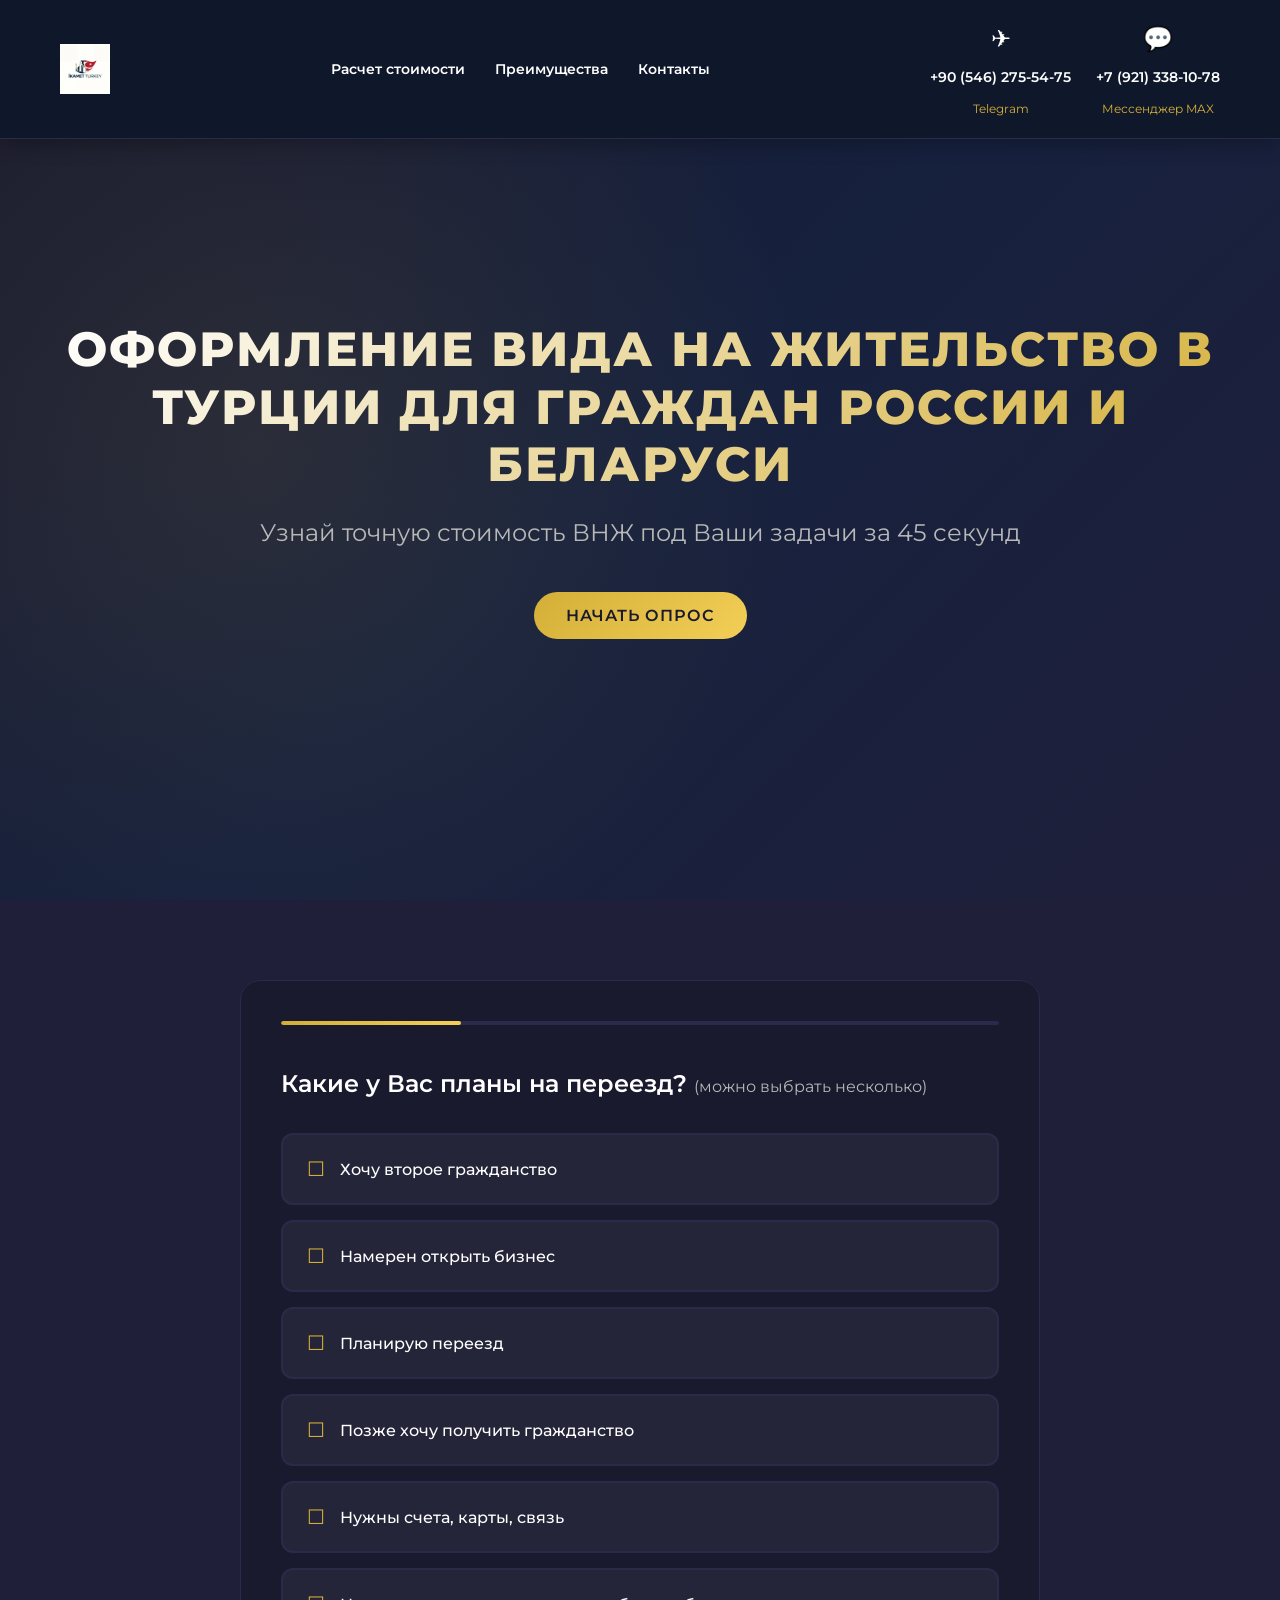
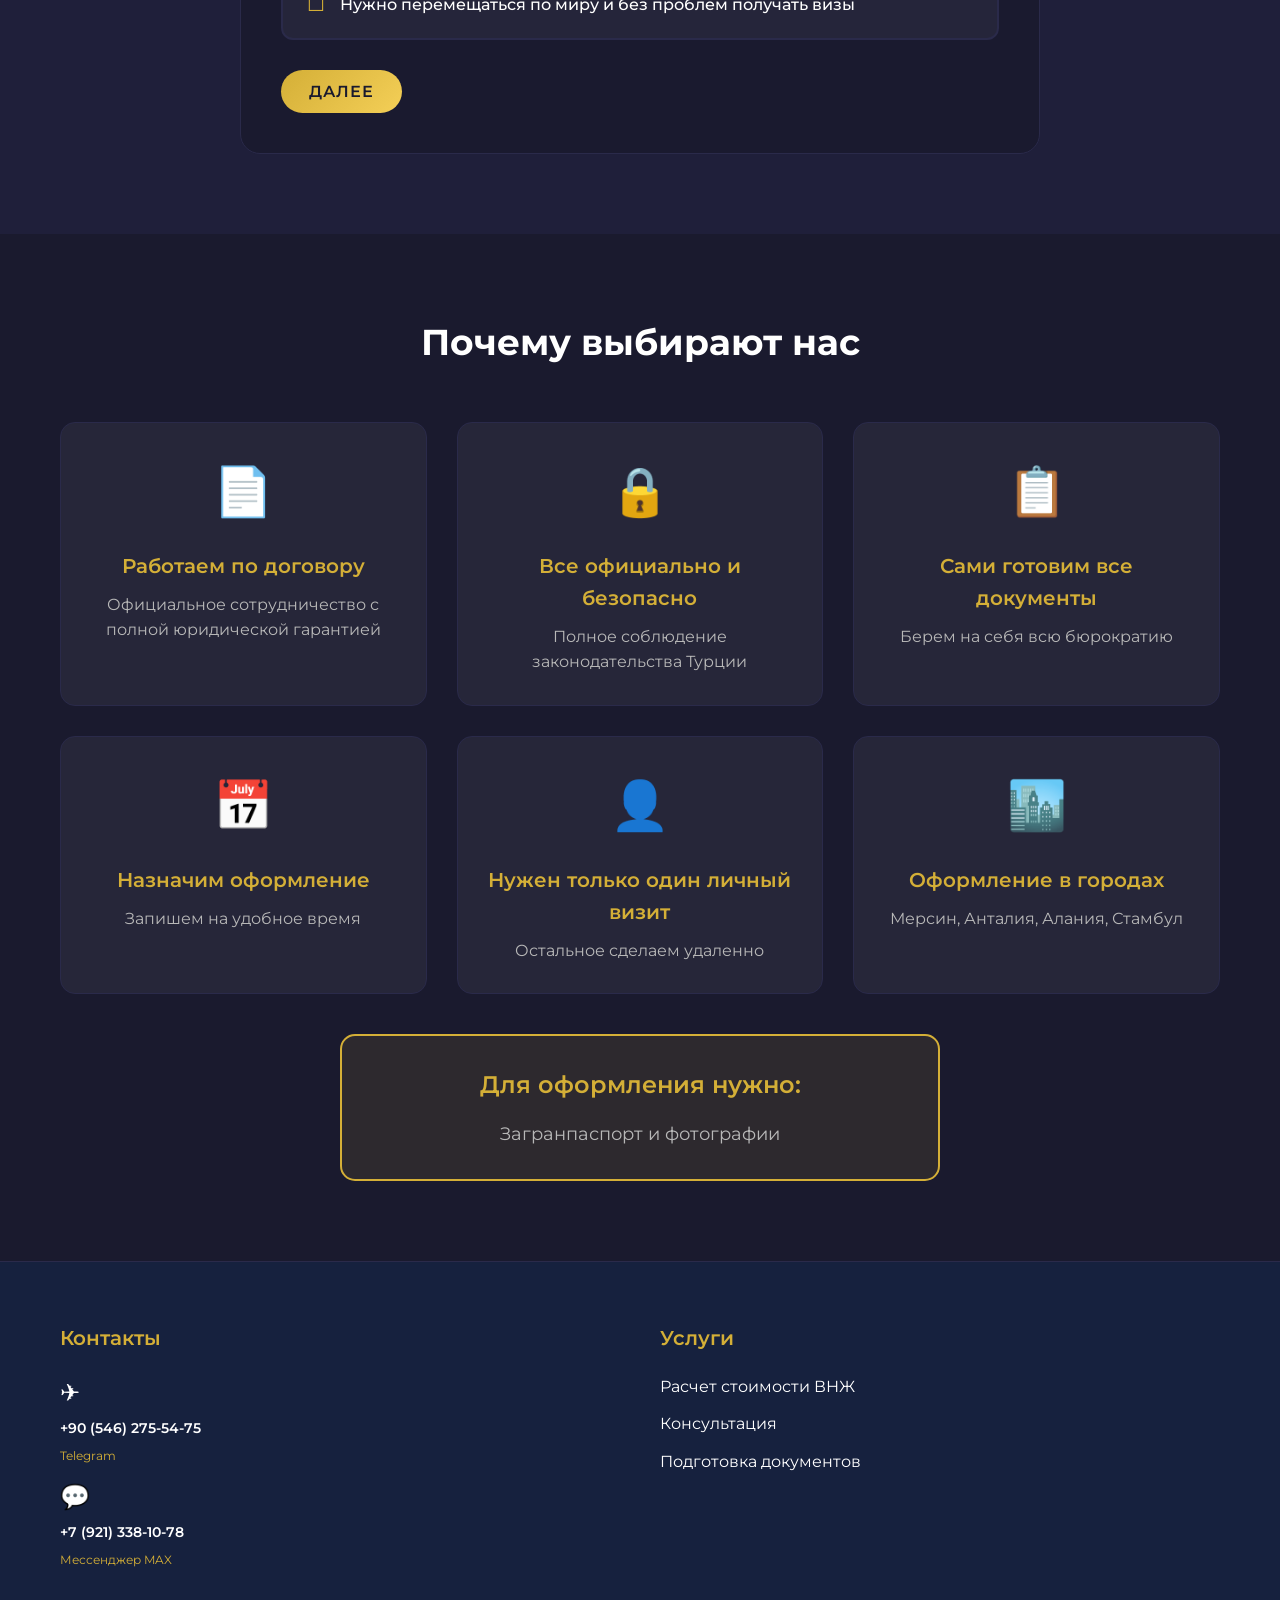
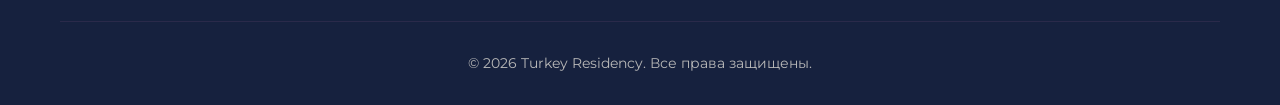
==== index.html @ b3128765 "Add files via upload" ====
<!DOCTYPE html>
<html lang="ru">
<head>
    <meta charset="UTF-8">
    <meta name="viewport" content="width=device-width, initial-scale=1.0">
    <title>ВНЖ в Турции для граждан России и Беларуси</title>
    <link rel="icon" type="image/png" href="logo.png">
    <link rel="preconnect" href="https://fonts.googleapis.com">
    <link rel="preconnect" href="https://fonts.gstatic.com" crossorigin>
    <link href="https://fonts.googleapis.com/css2?family=Montserrat:wght@300;400;500;600;700;800&display=swap" rel="stylesheet">
    <link rel="stylesheet" href="style.css">
</head>
<body>
    <!-- Шапка -->
    <header class="header">
        <div class="container">
            <nav class="nav">
                <a href="index.html" class="logo">
                    <img src="logo.png" alt="Turkey Residency" class="logo-img">
                </a>
                <div class="nav-menu">
                    <a href="#quiz" class="nav-link">Расчет стоимости</a>
                    <a href="#advantages" class="nav-link">Преимущества</a>
                    <a href="#footer" class="nav-link">Контакты</a>
                </div>
                <div class="header-contacts">
                    <a href="https://t.me/+9045462755475" class="contact-link">
                        <span class="contact-icon">✈</span>
                        <span class="contact-number">+90 (546) 275-54-75</span>
                        <span class="contact-label">Telegram</span>
                    </a>
                    <a href="https://max.ru/" class="contact-link">
                        <span class="contact-icon">💬</span>
                        <span class="contact-number">+7 (921) 338-10-78</span>
                        <span class="contact-label">Мессенджер MAX</span>
                    </a>
                </div>
            </nav>
        </div>
    </header>

    <!-- Главный экран -->
    <section class="hero">
        <div class="container">
            <h1 class="hero-title fade-in">ОФОРМЛЕНИЕ ВИДА НА ЖИТЕЛЬСТВО В ТУРЦИИ ДЛЯ ГРАЖДАН РОССИИ И БЕЛАРУСИ</h1>
            <p class="hero-subtitle fade-in">Узнай точную стоимость ВНЖ под Ваши задачи за 45 секунд</p>
            <button class="btn btn-primary hero-btn fade-in" onclick="scrollToQuiz()">Начать опрос</button>
        </div>
    </section>

    <!-- Блок квиза -->
    <section class="quiz-section" id="quiz">
        <div class="container">
            <div class="quiz-container fade-in">
                <div class="quiz-progress">
                    <div class="progress-bar" id="progressBar"></div>
                </div>

                <div class="quiz-step" id="step1">
                    <h2 class="quiz-question">Какие у Вас планы на переезд? <span class="question-hint">(можно выбрать несколько)</span></h2>
                    <div class="quiz-options">
                        <label class="quiz-option checkbox-option">
                            <input type="checkbox" name="plans" value="citizenship">
                            <span class="option-text">Хочу второе гражданство</span>
                        </label>
                        <label class="quiz-option checkbox-option">
                            <input type="checkbox" name="plans" value="business">
                            <span class="option-text">Намерен открыть бизнес</span>
                        </label>
                        <label class="quiz-option checkbox-option">
                            <input type="checkbox" name="plans" value="relocation">
                            <span class="option-text">Планирую переезд</span>
                        </label>
                        <label class="quiz-option checkbox-option">
                            <input type="checkbox" name="plans" value="future-citizenship">
                            <span class="option-text">Позже хочу получить гражданство</span>
                        </label>
                        <label class="quiz-option checkbox-option">
                            <input type="checkbox" name="plans" value="accounts">
                            <span class="option-text">Нужны счета, карты, связь</span>
                        </label>
                        <label class="quiz-option checkbox-option">
                            <input type="checkbox" name="plans" value="travel">
                            <span class="option-text">Нужно перемещаться по миру и без проблем получать визы</span>
                        </label>
                    </div>
                    <button class="btn btn-primary quiz-btn" onclick="nextStep()">Далее</button>
                </div>

                <div class="quiz-step" id="step2" style="display: none;">
                    <h2 class="quiz-question">ВНЖ нужно для Вас или для всех членов семьи?</h2>
                    <div class="quiz-options">
                        <label class="quiz-option radio-option">
                            <input type="radio" name="family" value="single">
                            <span class="option-text">Только для меня</span>
                        </label>
                        <label class="quiz-option radio-option">
                            <input type="radio" name="family" value="couple">
                            <span class="option-text">Для меня и супруги(а)</span>
                        </label>
                        <label class="quiz-option radio-option">
                            <input type="radio" name="family" value="one-child">
                            <span class="option-text">Для меня, супруги(а) и ребенка</span>
                        </label>
                        <label class="quiz-option radio-option">
                            <input type="radio" name="family" value="two-children">
                            <span class="option-text">Для меня, супруги(а) и двоих детей</span>
                        </label>
                    </div>
                    <div class="quiz-buttons">
                        <button class="btn btn-secondary quiz-btn" onclick="prevStep()">Назад</button>
                        <button class="btn btn-primary quiz-btn" onclick="nextStep()">Далее</button>
                    </div>
                </div>

                <div class="quiz-step" id="step3" style="display: none;">
                    <h2 class="quiz-question">Ранее получали ВНЖ?</h2>
                    <div class="quiz-options">
                        <label class="quiz-option radio-option">
                            <input type="radio" name="previous-residence" value="turkey">
                            <span class="option-text">Да, в Турции</span>
                        </label>
                        <label class="quiz-option radio-option">
                            <input type="radio" name="previous-residence" value="eu">
                            <span class="option-text">Да, в ЕС</span>
                        </label>
                        <label class="quiz-option radio-option">
                            <input type="radio" name="previous-residence" value="other">
                            <span class="option-text">Да, в других странах</span>
                        </label>
                        <label class="quiz-option radio-option">
                            <input type="radio" name="previous-residence" value="no">
                            <span class="option-text">Нет</span>
                        </label>
                    </div>
                    <div class="quiz-buttons">
                        <button class="btn btn-secondary quiz-btn" onclick="prevStep()">Назад</button>
                        <button class="btn btn-primary quiz-btn" onclick="nextStep()">Далее</button>
                    </div>
                </div>

                <div class="quiz-step" id="step4" style="display: none;">
                    <h2 class="quiz-question">Ваш результат</h2>
                    <div class="quiz-result">
                        <div class="result-price" id="resultPrice">Стоимость под ключ: 2000 евро</div>
                        <div class="result-time">Срок оформления: 11 дней</div>
                    </div>
                    <form class="contact-form" id="contactForm">
                        <div class="form-group">
                            <input type="text" name="name" placeholder="Ваше имя" required>
                        </div>
                        <div class="form-group">
                            <input type="tel" name="phone" placeholder="Ваш телефон" required>
                        </div>
                        <button type="submit" class="btn btn-primary quiz-btn">Получить полный список документов</button>
                    </form>
                    <div class="quiz-buttons">
                        <button class="btn btn-secondary quiz-btn" onclick="prevStep()">Назад</button>
                    </div>
                </div>
            </div>
        </div>
    </section>

    <!-- Блок преимуществ -->
    <section class="advantages" id="advantages">
        <div class="container">
            <h2 class="section-title fade-in">Почему выбирают нас</h2>
            <div class="advantages-grid">
                <div class="advantage-card fade-in">
                    <div class="advantage-icon">📄</div>
                    <h3>Работаем по договору</h3>
                    <p>Официальное сотрудничество с полной юридической гарантией</p>
                </div>
                <div class="advantage-card fade-in">
                    <div class="advantage-icon">🔒</div>
                    <h3>Все официально и безопасно</h3>
                    <p>Полное соблюдение законодательства Турции</p>
                </div>
                <div class="advantage-card fade-in">
                    <div class="advantage-icon">📋</div>
                    <h3>Сами готовим все документы</h3>
                    <p>Берем на себя всю бюрократию</p>
                </div>
                <div class="advantage-card fade-in">
                    <div class="advantage-icon">📅</div>
                    <h3>Назначим оформление</h3>
                    <p>Запишем на удобное время</p>
                </div>
                <div class="advantage-card fade-in">
                    <div class="advantage-icon">👤</div>
                    <h3>Нужен только один личный визит</h3>
                    <p>Остальное сделаем удаленно</p>
                </div>
                <div class="advantage-card fade-in">
                    <div class="advantage-icon">🏙️</div>
                    <h3>Оформление в городах</h3>
                    <p>Мерсин, Анталия, Алания, Стамбул</p>
                </div>
            </div>
            <div class="requirements fade-in">
                <h3>Для оформления нужно:</h3>
                <p>Загранпаспорт и фотографии</p>
            </div>
        </div>
    </section>

    <!-- Подвал -->
    <footer class="footer" id="footer">
        <div class="container">
            <div class="footer-content">
                <div class="footer-contacts">
                    <h3>Контакты</h3>
                    <a href="https://t.me/+9045462755475" class="footer-contact">
                        <span class="contact-icon">✈</span>
                        <span class="contact-number">+90 (546) 275-54-75</span>
                        <span class="contact-label">Telegram</span>
                    </a>
                    <a href="https://max.ru/" class="footer-contact">
                        <span class="contact-icon">💬</span>
                        <span class="contact-number">+7 (921) 338-10-78</span>
                        <span class="contact-label">Мессенджер MAX</span>
                    </a>
                </div>
                <div class="footer-links">
                    <h3>Услуги</h3>
                    <a href="#quiz" class="footer-link">Расчет стоимости ВНЖ</a>
                    <a href="#quiz" class="footer-link">Консультация</a>
                    <a href="#quiz" class="footer-link">Подготовка документов</a>
                </div>
            </div>
            <div class="footer-bottom">
                <p>&copy; 2026 Turkey Residency. Все права защищены.</p>
            </div>
        </div>
    </footer>

    <script src="script.js"></script>
</body>
</html>
---- style.css ----
/* Базовые стили */
* {
    margin: 0;
    padding: 0;
    box-sizing: border-box;
}

:root {
    --primary-color: #1a1a2e;
    --secondary-color: #16213e;
    --accent-color: #d4af37;
    --accent-hover: #f4cf57;
    --text-color: #ffffff;
    --text-secondary: #b8b8b8;
    --background-light: #1f1f3a;
    --border-color: #2a2a4a;
    --success-color: #4ade80;
}

html {
    scroll-behavior: smooth;
}

body {
    font-family: 'Montserrat', sans-serif;
    background: linear-gradient(135deg, var(--primary-color) 0%, var(--secondary-color) 100%);
    color: var(--text-color);
    line-height: 1.6;
    overflow-x: hidden;
}

.container {
    max-width: 1200px;
    margin: 0 auto;
    padding: 0 20px;
}

/* Шапка */
.header {
    background: #0f172a;
    position: fixed;
    top: 0;
    left: 0;
    width: 100%;
    z-index: 1000;
    padding: 20px 0;
    border-bottom: 1px solid var(--border-color);
    box-shadow: 0 4px 20px rgba(0, 0, 0, 0.3);
}

.nav {
    display: flex;
    justify-content: space-between;
    align-items: center;
    gap: 30px;
}

.nav-menu {
    display: flex;
    gap: 30px;
}

.nav-link {
    color: #ffffff;
    text-decoration: none;
    font-size: 14px;
    font-weight: 600;
    transition: color 0.3s ease;
}

.nav-link:hover {
    color: var(--accent-color);
}

.logo {
    text-decoration: none;
    display: flex;
    align-items: center;
}

.logo-img {
    max-height: 50px;
    width: auto;
    object-fit: contain;
}

.header-contacts {
    display: flex;
    gap: 25px;
}

.contact-link {
    color: #ffffff;
    text-decoration: none;
    font-size: 13px;
    display: flex;
    align-items: center;
    gap: 8px;
    transition: all 0.3s ease;
    flex-direction: column;
    text-align: center;
}

.contact-link:hover {
    color: var(--accent-color);
    transform: translateY(-2px);
}

.contact-number {
    font-weight: 600;
    font-size: 14px;
    color: #ffffff;
}

.contact-label {
    font-size: 12px;
    color: var(--accent-color);
    margin-top: 2px;
}

.contact-icon {
    font-size: 24px;
}

/* Главный экран */
.hero {
    min-height: 100vh;
    display: flex;
    align-items: center;
    justify-content: center;
    text-align: center;
    padding: 120px 20px 60px;
    background: linear-gradient(135deg, var(--primary-color) 0%, var(--secondary-color) 50%, var(--background-light) 100%);
    position: relative;
    overflow: hidden;
}

.hero::before {
    content: '';
    position: absolute;
    top: 0;
    left: 0;
    right: 0;
    bottom: 0;
    background: radial-gradient(circle at 20% 50%, rgba(212, 175, 55, 0.1) 0%, transparent 50%);
    pointer-events: none;
}

.hero-title {
    font-size: clamp(28px, 5vw, 48px);
    font-weight: 800;
    margin-bottom: 20px;
    line-height: 1.2;
    text-transform: uppercase;
    letter-spacing: 2px;
    background: linear-gradient(135deg, var(--text-color) 0%, var(--accent-color) 100%);
    -webkit-background-clip: text;
    -webkit-text-fill-color: transparent;
    background-clip: text;
}

.hero-subtitle {
    font-size: clamp(18px, 3vw, 24px);
    font-weight: 400;
    color: var(--text-secondary);
    margin-bottom: 40px;
}

.hero-btn {
    font-size: 18px;
    padding: 16px 40px;
    border-radius: 50px;
    cursor: pointer;
    transition: all 0.3s ease;
}

/* Кнопки */
.btn {
    font-family: 'Montserrat', sans-serif;
    font-weight: 600;
    border: none;
    outline: none;
    text-transform: uppercase;
    letter-spacing: 1px;
    cursor: pointer;
    transition: all 0.3s ease;
}

.btn-primary {
    background: linear-gradient(135deg, var(--accent-color) 0%, var(--accent-hover) 100%);
    color: var(--primary-color);
    padding: 14px 32px;
    border-radius: 50px;
    font-size: 16px;
}

.btn-primary:hover {
    transform: translateY(-2px);
    box-shadow: 0 10px 30px rgba(212, 175, 55, 0.3);
}

.btn-secondary {
    background: transparent;
    color: var(--text-color);
    padding: 14px 32px;
    border-radius: 50px;
    font-size: 16px;
    border: 2px solid var(--accent-color);
}

.btn-secondary:hover {
    background: var(--accent-color);
    color: var(--primary-color);
}

/* Блок квиза */
.quiz-section {
    padding: 80px 20px;
    background: var(--background-light);
}

.quiz-container {
    background: rgba(26, 26, 46, 0.8);
    backdrop-filter: blur(10px);
    border-radius: 20px;
    padding: 40px;
    border: 1px solid var(--border-color);
    max-width: 800px;
    margin: 0 auto;
}

.quiz-progress {
    width: 100%;
    height: 4px;
    background: var(--border-color);
    border-radius: 2px;
    margin-bottom: 40px;
    overflow: hidden;
}

.progress-bar {
    height: 100%;
    background: linear-gradient(90deg, var(--accent-color) 0%, var(--accent-hover) 100%);
    border-radius: 2px;
    transition: width 0.5s ease;
    width: 25%;
}

.quiz-step {
    animation: fadeIn 0.5s ease;
}

@keyframes fadeIn {
    from {
        opacity: 0;
        transform: translateY(20px);
    }
    to {
        opacity: 1;
        transform: translateY(0);
    }
}

.quiz-question {
    font-size: 24px;
    font-weight: 600;
    margin-bottom: 30px;
    color: var(--text-color);
}

.question-hint {
    font-size: 16px;
    font-weight: 400;
    color: var(--text-secondary);
}

.quiz-options {
    display: flex;
    flex-direction: column;
    gap: 15px;
    margin-bottom: 30px;
}

.quiz-option {
    background: rgba(255, 255, 255, 0.05);
    border: 2px solid var(--border-color);
    border-radius: 12px;
    padding: 18px 24px;
    cursor: pointer;
    transition: all 0.3s ease;
    display: flex;
    align-items: center;
    gap: 15px;
}

.quiz-option:hover {
    border-color: var(--accent-color);
    background: rgba(212, 175, 55, 0.1);
}

.quiz-option input[type="checkbox"],
.quiz-option input[type="radio"] {
    display: none;
}

.quiz-option.selected {
    border-color: var(--accent-color);
    background: rgba(212, 175, 55, 0.15);
}

.option-text {
    font-size: 16px;
    font-weight: 500;
}

.checkbox-option::before {
    content: '☐';
    font-size: 20px;
    color: var(--accent-color);
}

.checkbox-option.selected::before {
    content: '☑';
}

.radio-option::before {
    content: '○';
    font-size: 20px;
    color: var(--accent-color);
}

.radio-option.selected::before {
    content: '●';
}

.quiz-buttons {
    display: flex;
    gap: 15px;
    justify-content: center;
}

.quiz-btn {
    padding: 12px 28px;
    font-size: 16px;
}

/* Результат квиза */
.quiz-result {
    background: linear-gradient(135deg, rgba(212, 175, 55, 0.2) 0%, rgba(212, 175, 55, 0.1) 100%);
    border: 2px solid var(--accent-color);
    border-radius: 15px;
    padding: 30px;
    margin-bottom: 30px;
    text-align: center;
}

.result-price {
    font-size: 32px;
    font-weight: 700;
    color: var(--accent-color);
    margin-bottom: 10px;
}

.result-time {
    font-size: 20px;
    color: var(--text-secondary);
}

/* Форма контактов */
.contact-form {
    display: flex;
    flex-direction: column;
    gap: 15px;
    margin-bottom: 20px;
}

.form-group input {
    width: 100%;
    padding: 16px 20px;
    background: rgba(255, 255, 255, 0.05);
    border: 2px solid var(--border-color);
    border-radius: 10px;
    color: var(--text-color);
    font-family: 'Montserrat', sans-serif;
    font-size: 16px;
    transition: all 0.3s ease;
}

.form-group input::placeholder {
    color: var(--text-secondary);
}

.form-group input:focus {
    outline: none;
    border-color: var(--accent-color);
    background: rgba(212, 175, 55, 0.1);
}

/* Блок преимуществ */
.advantages {
    padding: 80px 20px;
    background: var(--primary-color);
}

.section-title {
    font-size: 36px;
    font-weight: 700;
    text-align: center;
    margin-bottom: 50px;
    color: var(--text-color);
}

.advantages-grid {
    display: grid;
    grid-template-columns: repeat(auto-fit, minmax(300px, 1fr));
    gap: 30px;
    margin-bottom: 40px;
}

.advantage-card {
    background: rgba(255, 255, 255, 0.05);
    border: 1px solid var(--border-color);
    border-radius: 15px;
    padding: 30px;
    text-align: center;
    transition: all 0.3s ease;
}

.advantage-card:hover {
    transform: translateY(-5px);
    border-color: var(--accent-color);
    box-shadow: 0 10px 30px rgba(212, 175, 55, 0.2);
}

.advantage-icon {
    font-size: 48px;
    margin-bottom: 20px;
}

.advantage-card h3 {
    font-size: 20px;
    font-weight: 600;
    margin-bottom: 10px;
    color: var(--accent-color);
}

.advantage-card p {
    font-size: 16px;
    color: var(--text-secondary);
}

.requirements {
    text-align: center;
    background: rgba(212, 175, 55, 0.1);
    border: 2px solid var(--accent-color);
    border-radius: 15px;
    padding: 30px;
    max-width: 600px;
    margin: 0 auto;
}

.requirements h3 {
    font-size: 24px;
    font-weight: 600;
    margin-bottom: 15px;
    color: var(--accent-color);
}

.requirements p {
    font-size: 18px;
    color: var(--text-secondary);
}

/* Подвал */
.footer {
    background: var(--secondary-color);
    padding: 60px 20px 30px;
    border-top: 1px solid var(--border-color);
}

.footer-content {
    display: grid;
    grid-template-columns: repeat(auto-fit, minmax(250px, 1fr));
    gap: 40px;
    margin-bottom: 40px;
}

.footer-contacts h3,
.footer-links h3 {
    font-size: 20px;
    font-weight: 600;
    margin-bottom: 20px;
    color: var(--accent-color);
}

.footer-contact,
.footer-link {
    display: block;
    color: #ffffff;
    text-decoration: none;
    margin-bottom: 12px;
    transition: color 0.3s ease;
    display: flex;
    align-items: center;
    gap: 10px;
}

.footer-contact {
    flex-direction: column;
    align-items: flex-start;
    gap: 5px;
}

.footer-contact .contact-number {
    color: #ffffff;
}

.footer-contact .contact-label {
    color: var(--accent-color);
}

.footer-contact:hover,
.footer-link:hover {
    color: var(--accent-color);
}

.footer-bottom {
    text-align: center;
    padding-top: 30px;
    border-top: 1px solid var(--border-color);
    color: var(--text-secondary);
    font-size: 14px;
}

/* Анимации появления при скролле */
.fade-in {
    opacity: 0;
    transform: translateY(30px);
    transition: opacity 0.6s ease, transform 0.6s ease;
}

.fade-in.visible {
    opacity: 1;
    transform: translateY(0);
}

/* Адаптивность */
@media (max-width: 768px) {
    .nav {
        flex-direction: column;
        gap: 15px;
    }

    .nav-menu {
        flex-wrap: wrap;
        justify-content: center;
        gap: 15px;
    }

    .header-contacts {
        flex-direction: row;
        gap: 15px;
        font-size: 12px;
    }

    .contact-link {
        flex-direction: row;
        align-items: center;
    }

    .contact-label {
        display: none;
    }

    .contact-icon {
        font-size: 18px;
    }

    .hero-title {
        font-size: 28px;
    }

    .hero-subtitle {
        font-size: 18px;
    }

    .quiz-container {
        padding: 25px;
    }

    .quiz-question {
        font-size: 20px;
    }

    .section-title {
        font-size: 28px;
    }

    .advantages-grid {
        grid-template-columns: 1fr;
    }

    .quiz-buttons {
        flex-direction: column;
    }

    .quiz-btn {
        width: 100%;
    }
}

@media (max-width: 480px) {
    .logo {
        font-size: 18px;
    }

    .header-contacts {
        font-size: 11px;
    }

    .hero {
        padding: 100px 15px 40px;
    }

    .hero-btn {
        padding: 14px 30px;
        font-size: 16px;
    }

    .quiz-container {
        padding: 20px;
    }

    .advantage-card {
        padding: 20px;
    }
}
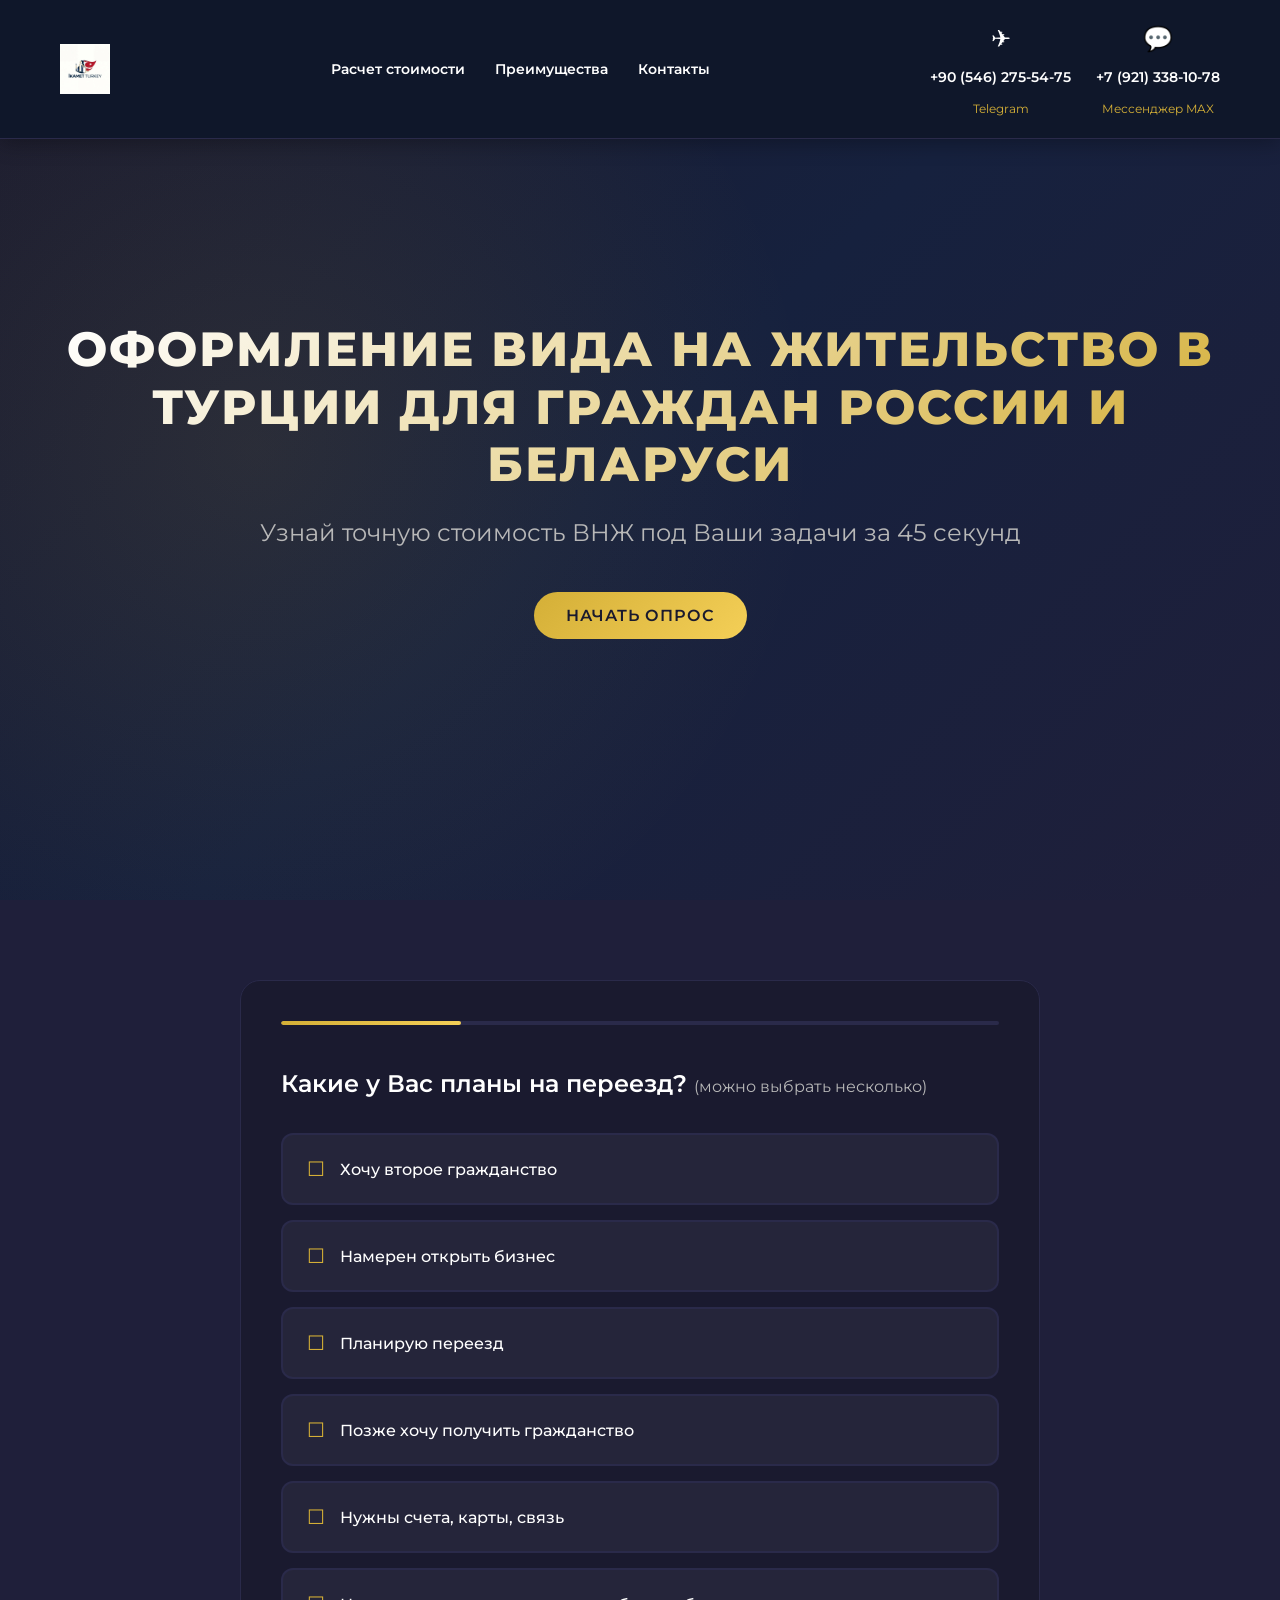
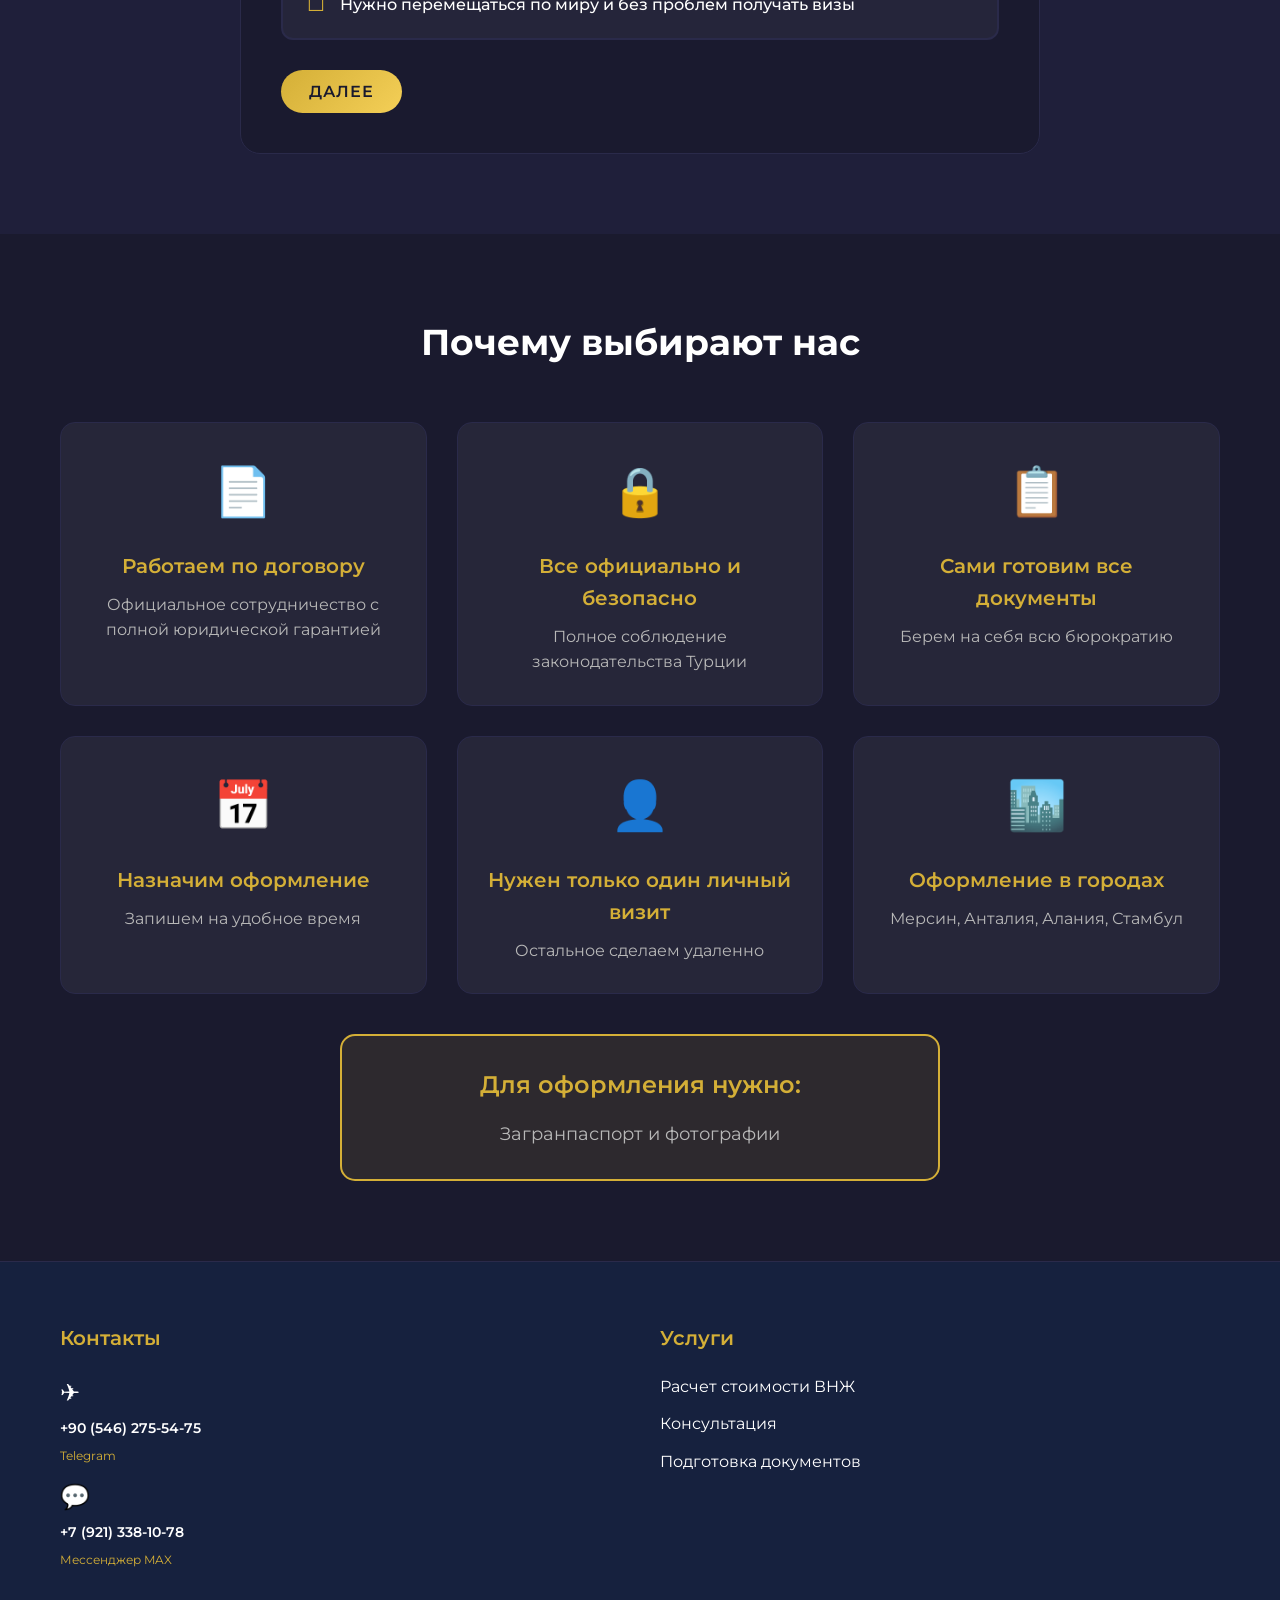
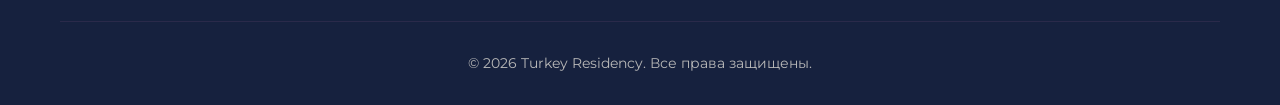
==== commit 1d70d1c9: "Add files via upload" ====
--- a/index.html
+++ b/index.html
@@ -29,7 +29,7 @@
                         <span class="contact-number">+90 (546) 275-54-75</span>
                         <span class="contact-label">Telegram</span>
                     </a>
-                    <a href="https://max.ru/" class="contact-link">
+                    <a href="https://max.ru/chat/79213381078" class="contact-link" target="_blank">
                         <span class="contact-icon">💬</span>
                         <span class="contact-number">+7 (921) 338-10-78</span>
                         <span class="contact-label">Мессенджер MAX</span>
@@ -216,7 +216,7 @@
                         <span class="contact-number">+90 (546) 275-54-75</span>
                         <span class="contact-label">Telegram</span>
                     </a>
-                    <a href="https://max.ru/" class="footer-contact">
+                    <a href="https://max.ru/chat/79213381078" class="footer-contact" target="_blank">
                         <span class="contact-icon">💬</span>
                         <span class="contact-number">+7 (921) 338-10-78</span>
                         <span class="contact-label">Мессенджер MAX</span>
